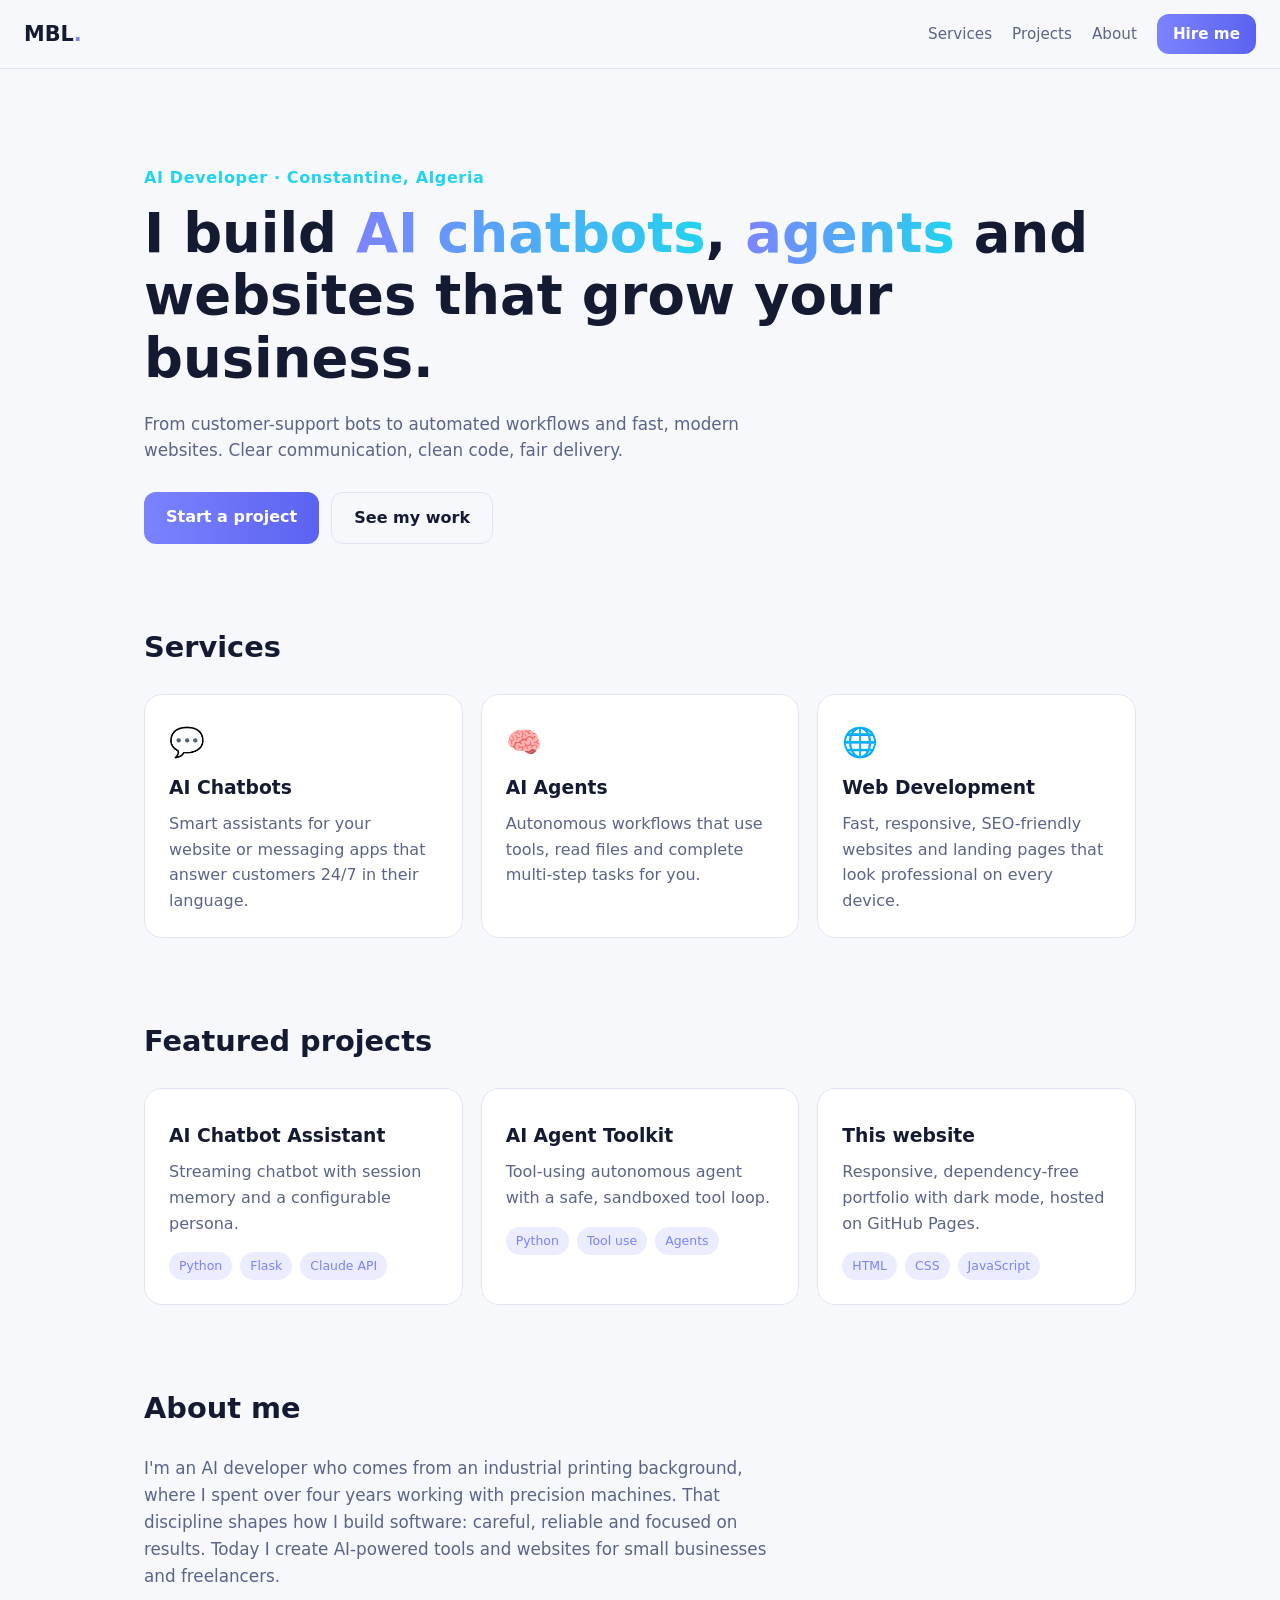
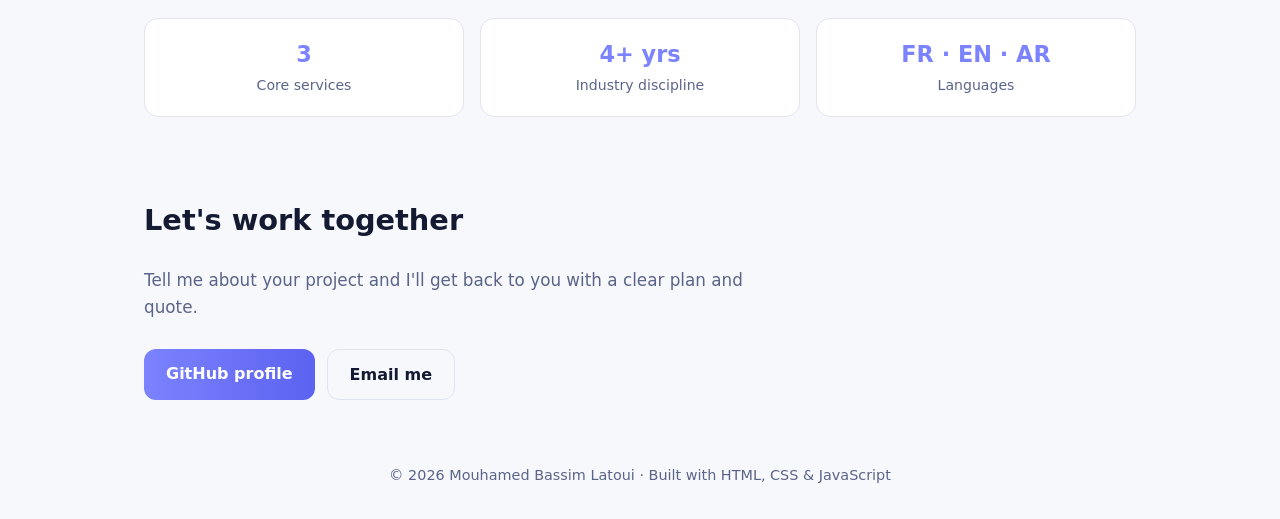
==== index.html @ 22c48e9c "Add files via upload" ====
<!doctype html>
<html lang="en">
<head>
  <meta charset="utf-8">
  <meta name="viewport" content="width=device-width, initial-scale=1">
  <title>Mouhamed Bassim Latoui | AI Developer</title>
  <meta name="description" content="AI chatbots, AI agents and modern websites for small businesses.">
  <link rel="stylesheet" href="style.css">
</head>
<body>
  <header class="nav">
    <a class="logo" href="#top">MBL<span>.</span></a>
    <nav>
      <a href="#services">Services</a>
      <a href="#projects">Projects</a>
      <a href="#about">About</a>
      <a href="#contact" class="btn small">Hire me</a>
    </nav>
  </header>

  <main id="top">
    <section class="hero">
      <p class="eyebrow">AI Developer · Constantine, Algeria</p>
      <h1>I build <span class="grad">AI chatbots</span>, <span class="grad">agents</span> and websites that grow your business.</h1>
      <p class="lead">From customer-support bots to automated workflows and fast, modern websites. Clear communication, clean code, fair delivery.</p>
      <div class="cta">
        <a class="btn" href="#contact">Start a project</a>
        <a class="btn ghost" href="#projects">See my work</a>
      </div>
    </section>

    <section id="services">
      <h2>Services</h2>
      <div class="grid">
        <article class="card"><div class="icon">💬</div><h3>AI Chatbots</h3><p>Smart assistants for your website or messaging apps that answer customers 24/7 in their language.</p></article>
        <article class="card"><div class="icon">🧠</div><h3>AI Agents</h3><p>Autonomous workflows that use tools, read files and complete multi-step tasks for you.</p></article>
        <article class="card"><div class="icon">🌐</div><h3>Web Development</h3><p>Fast, responsive, SEO-friendly websites and landing pages that look professional on every device.</p></article>
      </div>
    </section>

    <section id="projects">
      <h2>Featured projects</h2>
      <div class="grid">
        <a class="card link" href="https://github.com/latouimouhamedbassim-create/ai-chatbot-assistant" target="_blank" rel="noopener">
          <h3>AI Chatbot Assistant</h3><p>Streaming chatbot with session memory and a configurable persona.</p>
          <div class="tags"><span>Python</span><span>Flask</span><span>Claude API</span></div>
        </a>
        <a class="card link" href="https://github.com/latouimouhamedbassim-create/ai-agent-toolkit" target="_blank" rel="noopener">
          <h3>AI Agent Toolkit</h3><p>Tool-using autonomous agent with a safe, sandboxed tool loop.</p>
          <div class="tags"><span>Python</span><span>Tool use</span><span>Agents</span></div>
        </a>
        <a class="card link" href="https://github.com/latouimouhamedbassim-create/ai-web-portfolio" target="_blank" rel="noopener">
          <h3>This website</h3><p>Responsive, dependency-free portfolio with dark mode, hosted on GitHub Pages.</p>
          <div class="tags"><span>HTML</span><span>CSS</span><span>JavaScript</span></div>
        </a>
      </div>
    </section>

    <section id="about">
      <h2>About me</h2>
      <p class="about">I'm an AI developer who comes from an industrial printing background, where I spent over four years working with precision machines. That discipline shapes how I build software: careful, reliable and focused on results. Today I create AI-powered tools and websites for small businesses and freelancers.</p>
      <div class="stats">
        <div><strong>3</strong><span>Core services</span></div>
        <div><strong>4+ yrs</strong><span>Industry discipline</span></div>
        <div><strong>FR · EN · AR</strong><span>Languages</span></div>
      </div>
    </section>

    <section id="contact">
      <h2>Let's work together</h2>
      <p class="about">Tell me about your project and I'll get back to you with a clear plan and quote.</p>
      <div class="cta">
        <a class="btn" href="https://github.com/latouimouhamedbassim-create" target="_blank" rel="noopener">GitHub profile</a>
        <a class="btn ghost" href="mailto:latouimouhamedbassim@gmail.com">Email me</a>
      </div>
    </section>
  </main>

  <footer>© <span id="year"></span> Mouhamed Bassim Latoui · Built with HTML, CSS &amp; JavaScript</footer>
  <script src="script.js"></script>
</body>
</html>
---- style.css ----
:root {
  --bg: #0b1020; --surface: #141b33; --text: #e6e9f5; --muted: #98a2c3;
  --accent: #7c83ff; --accent2: #22d3ee; --border: #232c4d;
}
@media (prefers-color-scheme: light) {
  :root { --bg: #f7f8fc; --surface: #ffffff; --text: #151a33; --muted: #5b6488; --border: #e1e5f2; }
}
* { box-sizing: border-box; }
html { scroll-behavior: smooth; }
body { margin: 0; font-family: system-ui, -apple-system, "Segoe UI", sans-serif; background: var(--bg); color: var(--text); line-height: 1.6; }
a { color: inherit; text-decoration: none; }

.nav { position: sticky; top: 0; z-index: 10; display: flex; justify-content: space-between; align-items: center;
       padding: 14px 24px; background: color-mix(in srgb, var(--bg) 85%, transparent); backdrop-filter: blur(10px);
       border-bottom: 1px solid var(--border); }
.logo { font-weight: 800; font-size: 1.3rem; }
.logo span { color: var(--accent); }
.nav nav { display: flex; align-items: center; gap: 20px; }
.nav nav a { color: var(--muted); font-size: .95rem; }
.nav nav a:hover { color: var(--text); }

main { max-width: 1040px; margin: 0 auto; padding: 0 24px; }
section { padding: 72px 0 8px; }
h2 { font-size: 1.8rem; margin: 0 0 24px; }

.hero { padding-top: 96px; }
.eyebrow { color: var(--accent2); font-weight: 600; letter-spacing: .04em; margin: 0 0 12px; }
h1 { font-size: clamp(2rem, 5vw, 3.4rem); line-height: 1.15; margin: 0 0 20px; }
.grad { background: linear-gradient(90deg, var(--accent), var(--accent2)); -webkit-background-clip: text; background-clip: text; color: transparent; }
.lead, .about { color: var(--muted); max-width: 640px; font-size: 1.05rem; }

.cta { display: flex; flex-wrap: wrap; gap: 12px; margin-top: 28px; }
.btn { display: inline-block; padding: 12px 22px; border-radius: 12px; font-weight: 600; color: #fff;
       background: linear-gradient(90deg, var(--accent), #5b62f0); transition: transform .15s, box-shadow .15s; }
.btn:hover { transform: translateY(-2px); box-shadow: 0 8px 24px rgb(124 131 255 / .35); }
.btn.ghost { background: transparent; color: var(--text); border: 1px solid var(--border); }
.btn.small { padding: 8px 16px; color: #fff; }

.grid { display: grid; grid-template-columns: repeat(auto-fit, minmax(260px, 1fr)); gap: 18px; }
.card { background: var(--surface); border: 1px solid var(--border); border-radius: 18px; padding: 24px; transition: transform .2s, border-color .2s; }
.card:hover { transform: translateY(-4px); border-color: var(--accent); }
.card h3 { margin: 8px 0; }
.card p { color: var(--muted); margin: 0; }
.icon { font-size: 1.8rem; }
.tags { display: flex; flex-wrap: wrap; gap: 8px; margin-top: 16px; }
.tags span { font-size: .78rem; padding: 4px 10px; border-radius: 999px; background: color-mix(in srgb, var(--accent) 15%, transparent); color: var(--accent); }

.stats { display: grid; grid-template-columns: repeat(auto-fit, minmax(160px, 1fr)); gap: 16px; margin-top: 28px; }
.stats div { background: var(--surface); border: 1px solid var(--border); border-radius: 14px; padding: 18px; text-align: center; }
.stats strong { display: block; font-size: 1.4rem; color: var(--accent); }
.stats span { color: var(--muted); font-size: .88rem; }

footer { text-align: center; color: var(--muted); padding: 56px 24px 32px; font-size: .9rem; }

@media (max-width: 640px) {
  .nav nav a:not(.btn) { display: none; }
  .hero { padding-top: 56px; }
}
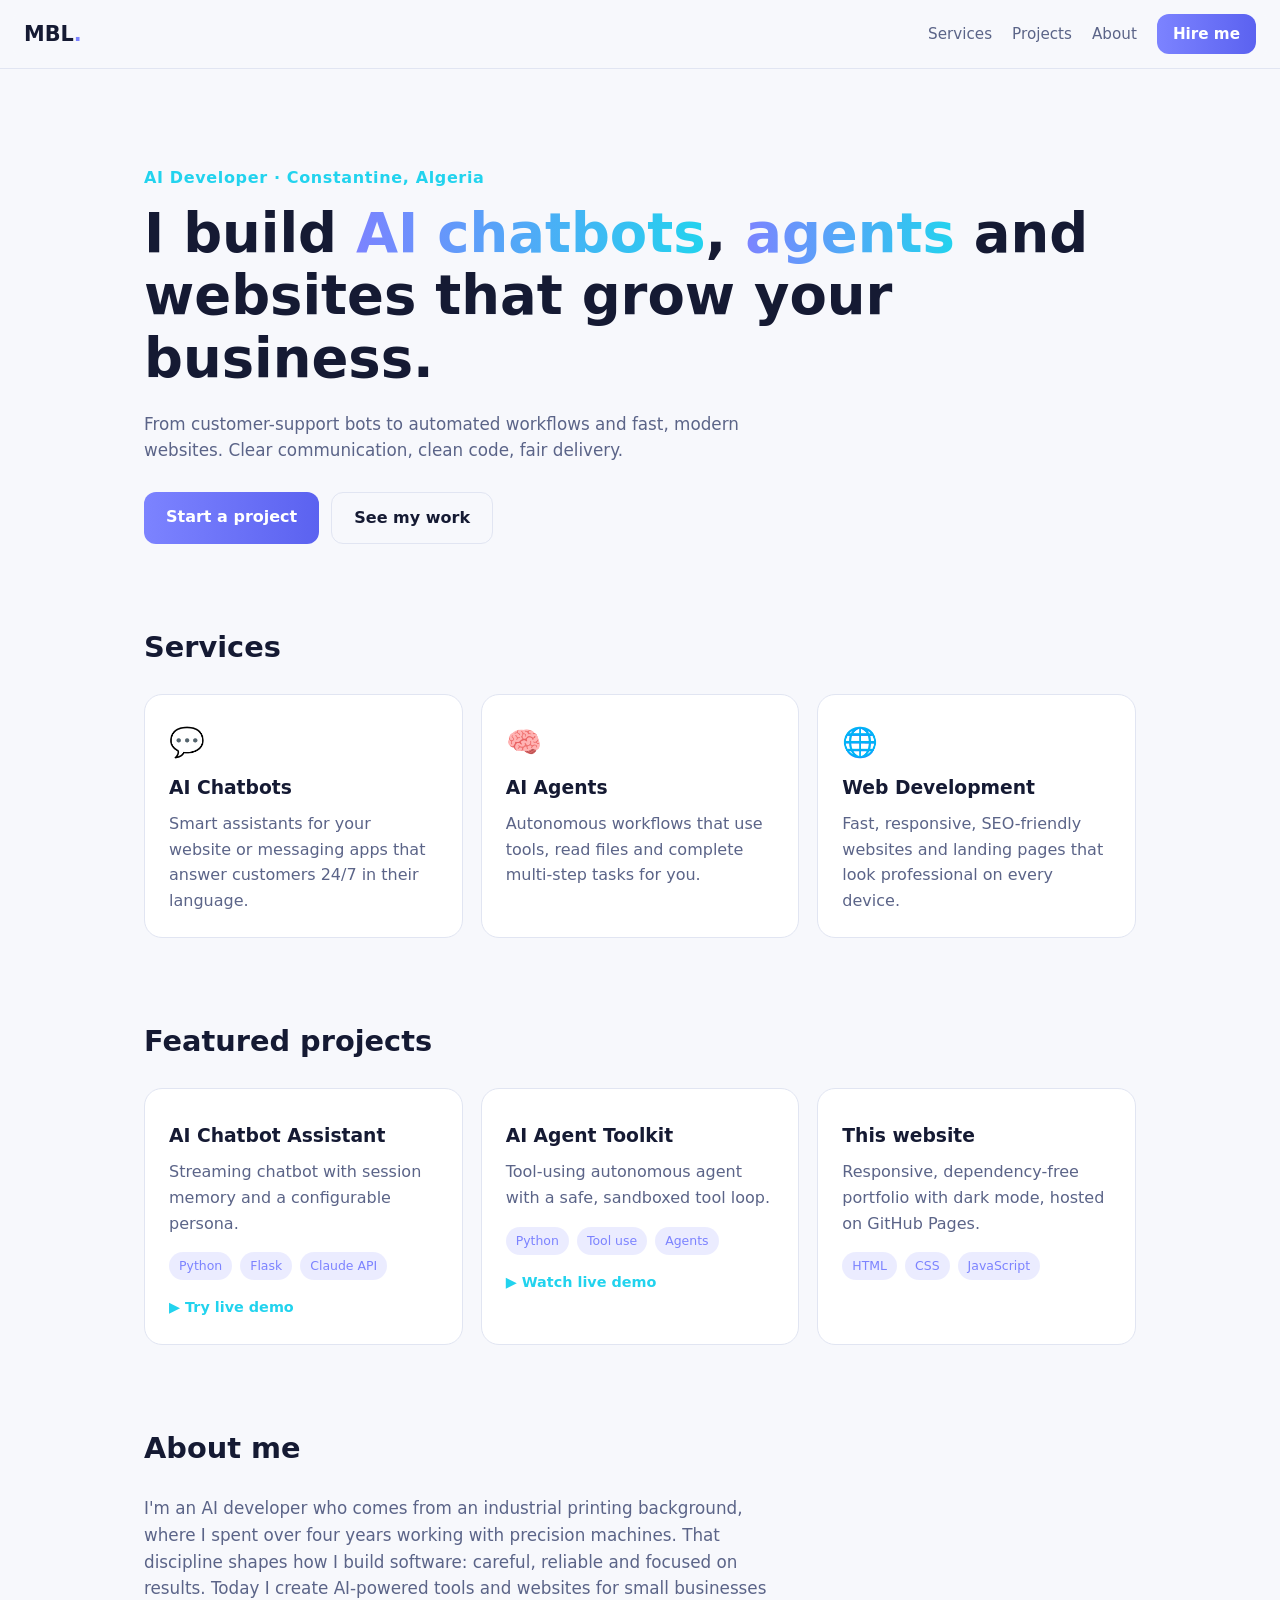
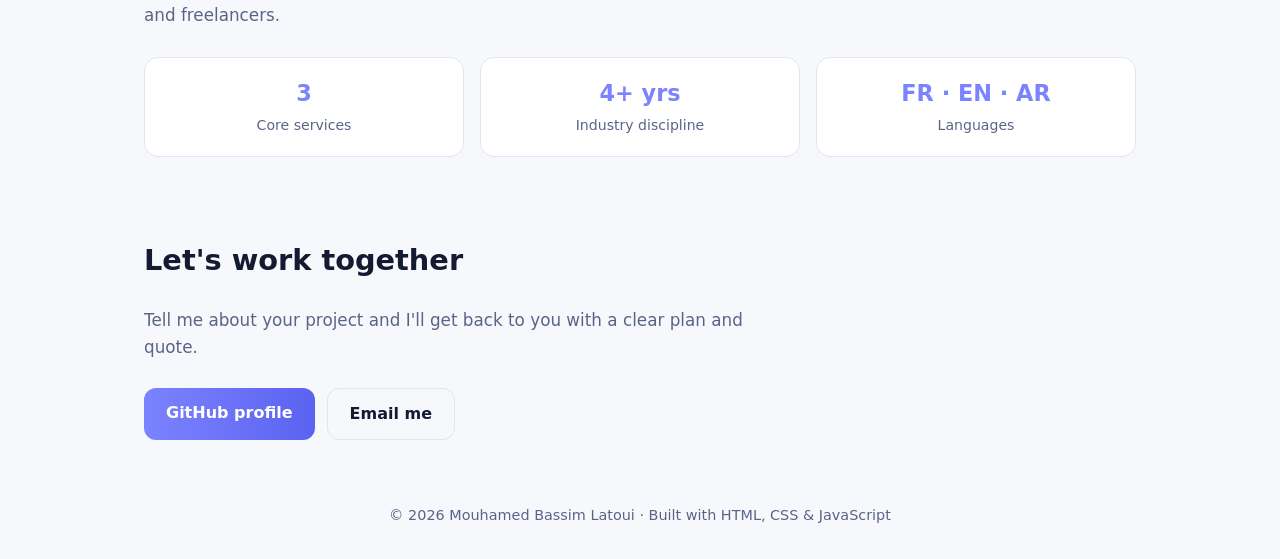
==== commit bb413de9: "Add files via upload" ====
--- a/index.html
+++ b/index.html
@@ -44,10 +44,12 @@
         <a class="card link" href="https://github.com/latouimouhamedbassim-create/ai-chatbot-assistant" target="_blank" rel="noopener">
           <h3>AI Chatbot Assistant</h3><p>Streaming chatbot with session memory and a configurable persona.</p>
           <div class="tags"><span>Python</span><span>Flask</span><span>Claude API</span></div>
+          <span class="demo" data-href="demos/chatbot.html">&#9654; Try live demo</span>
         </a>
         <a class="card link" href="https://github.com/latouimouhamedbassim-create/ai-agent-toolkit" target="_blank" rel="noopener">
           <h3>AI Agent Toolkit</h3><p>Tool-using autonomous agent with a safe, sandboxed tool loop.</p>
           <div class="tags"><span>Python</span><span>Tool use</span><span>Agents</span></div>
+          <span class="demo" data-href="demos/agent.html">&#9654; Watch live demo</span>
         </a>
         <a class="card link" href="https://github.com/latouimouhamedbassim-create/ai-web-portfolio" target="_blank" rel="noopener">
           <h3>This website</h3><p>Responsive, dependency-free portfolio with dark mode, hosted on GitHub Pages.</p>
--- a/style.css
+++ b/style.css
@@ -56,3 +56,6 @@
   .nav nav a:not(.btn) { display: none; }
   .hero { padding-top: 56px; }
 }
+
+.demo { display: inline-block; margin-top: 16px; font-weight: 600; font-size: .9rem; color: var(--accent2); cursor: pointer; }
+.demo:hover { text-decoration: underline; }
